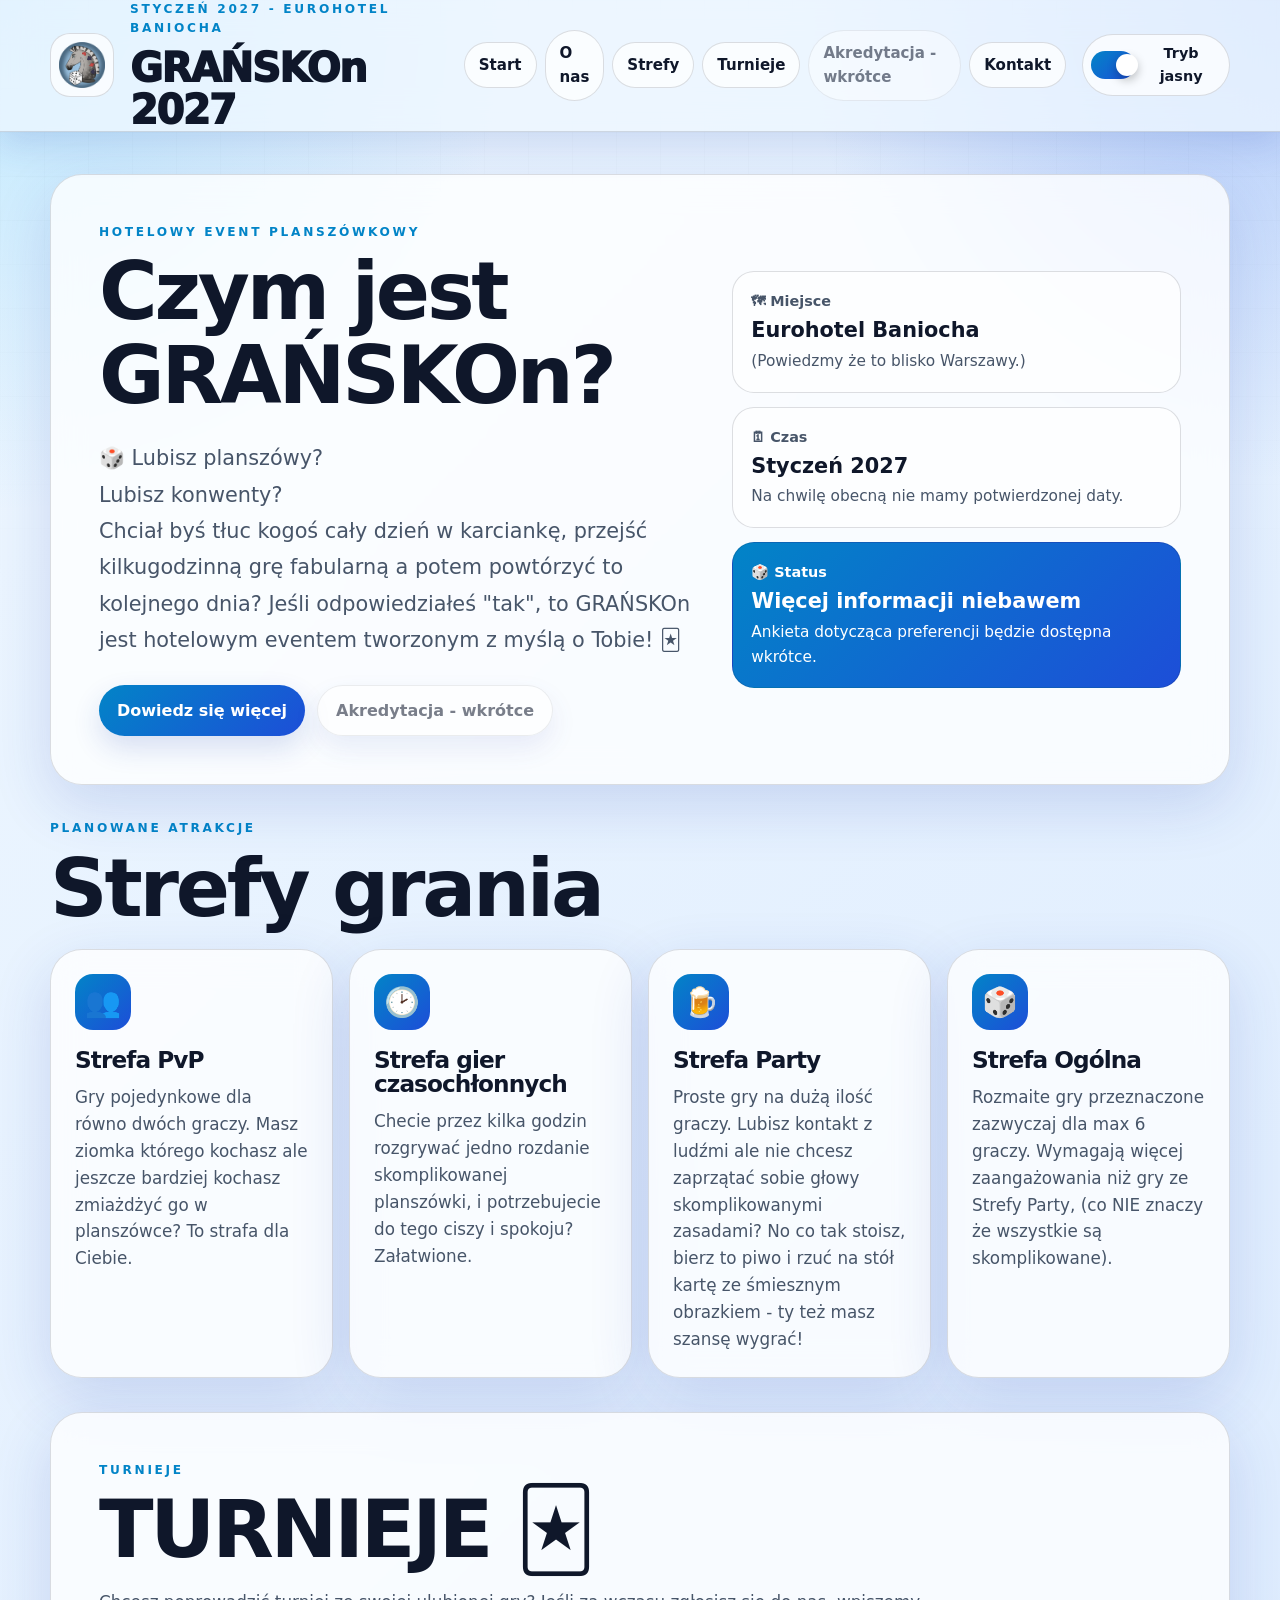
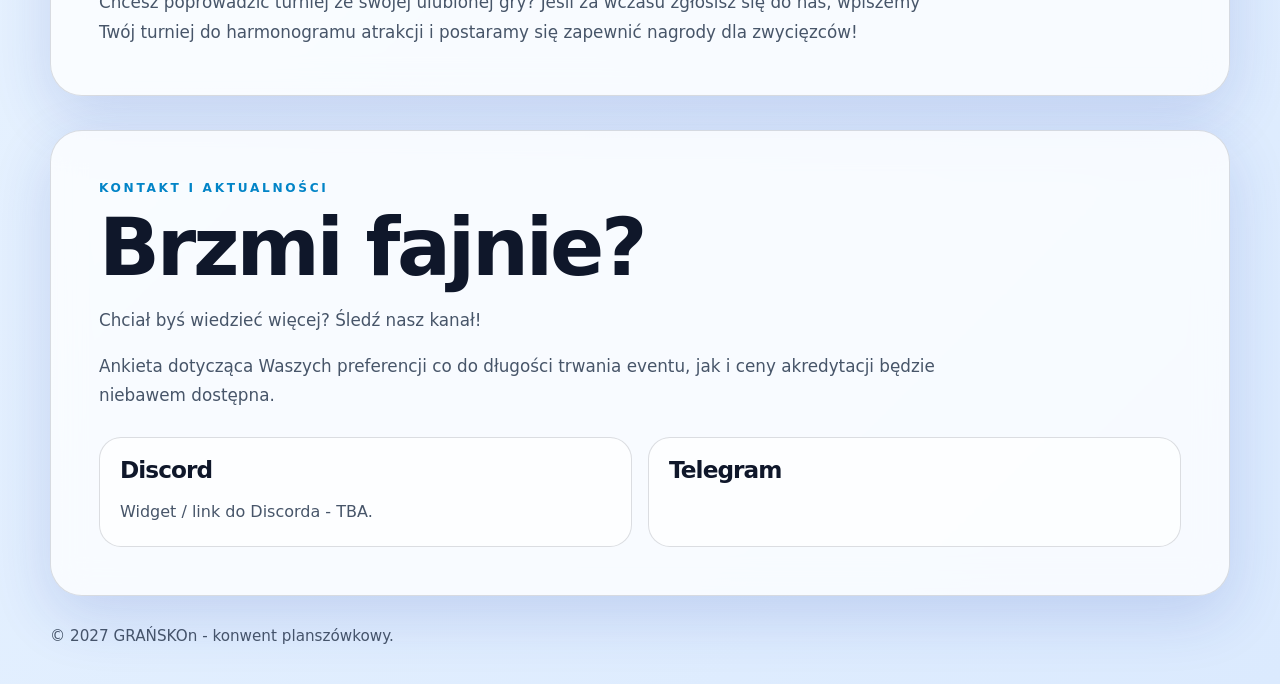
==== index.html @ 8f0a7870 "first commit" ====
<!DOCTYPE html>
<html lang="pl-PL" data-theme="dark">
<head>
    <meta charset="UTF-8">
    <meta name="viewport" content="width=device-width, initial-scale=1.0">
    <meta name="description" content="GRAŃSKOn 2027 - hotelowy event planszówkowy dla fanów planszówek, karcianek, RPG i turniejów.">
    <title>GRAŃSKOn 2027 - Konwent Planszówkowy!</title>

    <link rel="stylesheet" href="styles.css">
    <link rel="icon" href="logo.png" type="image/x-icon">

    <script>
        const savedTheme = localStorage.getItem("granskon-theme");
        const prefersLight = window.matchMedia("(prefers-color-scheme: light)").matches;

        if (savedTheme) {
            document.documentElement.dataset.theme = savedTheme;
        } else if (prefersLight) {
            document.documentElement.dataset.theme = "light";
        }
    </script>

    <script src="script.js" defer></script>
</head>

<body>
    <header class="site-header" id="siteHeader">
        <div class="header-inner">
            <a href="index.html" class="logo-link" aria-label="Strona główna GRAŃSKOn">
                <img src="logo.png" alt="GRAŃSKOn Logo" class="logo">
            </a>

            <div class="brand">
                <p class="eyebrow">Styczeń 2027 - Eurohotel Baniocha</p>
                <h1>GRAŃSKOn 2027</h1>
            </div>

            <nav class="site-nav" id="primaryNav" aria-label="Nawigacja główna">
                <ul>
                    <li><a href="index.html">Start</a></li>
                    <li><a href="o-nas.html">O nas</a></li>
                    <li><a href="index.html#zones">Strefy</a></li>
                    <li><a href="index.html#tournaments">Turnieje</a></li>
                    <li><a href="#" class="disabled-link" aria-disabled="true">Akredytacja - wkrótce</a></li>
                    <li><a href="index.html#contact">Kontakt</a></li>
                </ul>
            </nav>

            <button class="theme-switch" id="themeToggle" type="button" aria-label="Zmień motyw" aria-pressed="true">
                <span class="switch-track">
                    <span class="switch-thumb"></span>
                </span>
                <span class="theme-label">Tryb ciemny</span>
            </button>

            <button class="nav-toggle" id="navToggle" type="button" aria-label="Otwórz menu" aria-controls="primaryNav" aria-expanded="false">
                <span></span>
                <span></span>
                <span></span>
            </button>
        </div>
    </header>

    <main>
        <section id="about" class="hero section-card">
            <div class="hero-content">
                <p class="eyebrow">Hotelowy event planszówkowy</p>
                <h2>Czym jest GRAŃSKOn?</h2>

                <p>
                    🎲 Lubisz planszówy?<br>
                    Lubisz konwenty?<br>
                    Chciał byś tłuc kogoś cały dzień w karciankę, przejść kilkugodzinną grę fabularną a potem powtórzyć to kolejnego dnia? Jeśli odpowiedziałeś "tak", to GRAŃSKOn jest hotelowym eventem tworzonym z myślą o Tobie! 🃏
                </p>

                <div class="cta-row">
                    <a href="o-nas.html" class="button-link">Dowiedz się więcej</a>
                    <a href="#" class="button-link secondary disabled-link" aria-disabled="true">Akredytacja - wkrótce</a>
                </div>
            </div>

            <aside class="info-panel" aria-label="Podstawowe informacje">
                <div class="info-box">
                    <span>🗺 Miejsce</span>
                    <strong>Eurohotel Baniocha</strong>
                    <p>(Powiedzmy że to blisko Warszawy.)</p>
                </div>

                <div class="info-box">
                    <span>🗓 Czas</span>
                    <strong>Styczeń 2027</strong>
                    <p>Na chwilę obecną nie mamy potwierdzonej daty.</p>
                </div>

                <div class="info-box accent-box">
                    <span>🎲 Status</span>
                    <strong>Więcej informacji niebawem</strong>
                    <p>Ankieta dotycząca preferencji będzie dostępna wkrótce.</p>
                </div>
            </aside>
        </section>

        <section id="zones" class="section-block">
            <div class="section-heading">
                <p class="eyebrow">Planowane atrakcje</p>
                <h2>Strefy grania</h2>
            </div>

            <div class="zone-grid">
                <article class="zone-card">
                    <div class="zone-icon">👥</div>
                    <h3>Strefa PvP</h3>
                    <p>
                        Gry pojedynkowe dla równo dwóch graczy.
                        Masz ziomka którego kochasz ale jeszcze bardziej kochasz zmiażdżyć go w planszówce? To strafa dla Ciebie.
                    </p>
                </article>

                <article class="zone-card">
                    <div class="zone-icon">🕑</div>
                    <h3>Strefa gier czasochłonnych</h3>
                    <p>
                        Checie przez kilka godzin rozgrywać jedno rozdanie skomplikowanej planszówki, i potrzebujecie do tego ciszy i spokoju? Załatwione.
                    </p>
                </article>

                <article class="zone-card">
                    <div class="zone-icon">🍺</div>
                    <h3>Strefa Party</h3>
                    <p>
                        Proste gry na dużą ilość graczy.
                        Lubisz kontakt z ludźmi ale nie chcesz zaprzątać sobie głowy skomplikowanymi zasadami? No co tak stoisz, bierz to piwo i rzuć na stół kartę ze śmiesznym obrazkiem - ty też masz szansę wygrać!
                    </p>
                </article>

                <article class="zone-card">
                    <div class="zone-icon">🎲</div>
                    <h3>Strefa Ogólna</h3>
                    <p>
                        Rozmaite gry przeznaczone zazwyczaj dla max 6 graczy. Wymagają więcej zaangażowania niż gry ze Strefy Party, (co NIE znaczy że wszystkie są skomplikowane).
                    </p>
                </article>
            </div>
        </section>

        <section id="tournaments" class="section-card">
            <p class="eyebrow">Turnieje</p>
            <h2>TURNIEJE 🃏</h2>
            <p>
                Chcesz poprowadzić turniej ze swojej ulubionej gry? Jeśli za wczasu zgłosisz się do nas, wpiszemy Twój turniej do harmonogramu atrakcji i postaramy się zapewnić nagrody dla zwycięzców!
            </p>
        </section>

        <section id="contact" class="section-card">
            <p class="eyebrow">Kontakt i aktualności</p>
            <h2>Brzmi fajnie?</h2>
            <p>
                Chciał byś wiedzieć więcej? Śledź nasz kanał!
            </p>
            <p>
                Ankieta dotycząca Waszych preferencji co do długości trwania eventu, jak i ceny akredytacji będzie niebawem dostępna.
            </p>

            <div class="contact-grid">
                <div class="widget-box">
                    <h3>Discord</h3>
                    <p>Widget / link do Discorda - TBA.</p>
                </div>

                <div class="widget-box">
                    <h3>Telegram</h3>
                    <script async src="https://telegram.org/js/telegram-widget.js?23" data-telegram-post="granskon/6" data-width="100%" data-color="0284C7"></script>
                </div>
            </div>
        </section>
    </main>

    <footer class="site-footer">
        <p>© 2027 GRAŃSKOn - konwent planszówkowy.</p>
    </footer>
</body>
</html>
---- styles.css ----
:root {
    --bg: #07111f;
    --bg-2: #0d1f38;
    --surface: rgba(255, 255, 255, 0.08);
    --surface-strong: rgba(255, 255, 255, 0.14);
    --surface-solid: #0d1f38;
    --text: #f0f7ff;
    --muted: #b8cbe3;
    --accent: #38bdf8;
    --accent-2: #2563eb;
    --line: rgba(255, 255, 255, 0.16);
    --shadow: rgba(0, 0, 0, 0.38);
    --radius-lg: 32px;
    --radius-md: 22px;
    --header-height: 88px;
}

html[data-theme="light"] {
    --bg: #eef7ff;
    --bg-2: #dbeafe;
    --surface: rgba(255, 255, 255, 0.76);
    --surface-strong: rgba(255, 255, 255, 0.94);
    --surface-solid: #ffffff;
    --text: #0f172a;
    --muted: #475569;
    --accent: #0284c7;
    --accent-2: #1d4ed8;
    --line: rgba(15, 23, 42, 0.14);
    --shadow: rgba(30, 64, 175, 0.16);
}

* {
    box-sizing: border-box;
}

html {
    scroll-behavior: smooth;
    scroll-padding-top: calc(var(--header-height) + 24px);
}

body {
    margin: 0;
    min-height: 100vh;
    color: var(--text);
    font-family: system-ui, -apple-system, BlinkMacSystemFont, "Segoe UI", sans-serif;
    line-height: 1.6;
    background:
        radial-gradient(circle at top left, rgba(56, 189, 248, 0.26), transparent 32rem),
        radial-gradient(circle at top right, rgba(37, 99, 235, 0.28), transparent 30rem),
        linear-gradient(135deg, var(--bg), var(--bg-2));
    transition: background 0.25s ease, color 0.25s ease;
}

body::before {
    content: "";
    position: fixed;
    inset: 0;
    z-index: -1;
    pointer-events: none;
    background-image:
        linear-gradient(var(--line) 1px, transparent 1px),
        linear-gradient(90deg, var(--line) 1px, transparent 1px);
    background-size: 44px 44px;
    opacity: 0.12;
    mask-image: linear-gradient(to bottom, black, transparent 80%);
}

img {
    max-width: 100%;
    display: block;
}

a {
    color: inherit;
}

p {
    margin: 0;
    color: var(--muted);
}

h1,
h2,
h3 {
    margin: 0;
    line-height: 1.05;
    letter-spacing: -0.04em;
}

h2 {
    font-size: clamp(2.1rem, 7vw, 5rem);
}

h3 {
    font-size: 1.45rem;
}

button {
    font: inherit;
}

.site-header {
    position: sticky;
    top: 0;
    z-index: 100;
    border-bottom: 1px solid var(--line);
    background: color-mix(in srgb, var(--bg) 78%, transparent);
    backdrop-filter: blur(18px);
    box-shadow: 0 12px 34px var(--shadow);
}

.header-inner {
    width: min(1180px, calc(100% - 32px));
    min-height: var(--header-height);
    margin: 0 auto;
    display: flex;
    align-items: center;
    gap: 16px;
    position: relative;
}

.logo-link {
    flex: 0 0 auto;
    border-radius: 20px;
}

.logo {
    width: 64px;
    height: 64px;
    object-fit: contain;
    padding: 8px;
    border: 1px solid var(--line);
    border-radius: 20px;
    background: var(--surface);
}

.brand {
    min-width: 0;
    flex: 1 1 auto;
}

.brand h1 {
    font-size: clamp(1.45rem, 4vw, 2.5rem);
    font-weight: 950;
}

.eyebrow {
    margin-bottom: 8px;
    color: var(--accent);
    font-size: 0.76rem;
    font-weight: 900;
    letter-spacing: 0.22em;
    text-transform: uppercase;
}

.site-nav ul {
    display: flex;
    align-items: center;
    gap: 8px;
    margin: 0;
    padding: 0;
    list-style: none;
}

.site-nav a {
    display: inline-flex;
    min-height: 42px;
    align-items: center;
    justify-content: center;
    padding: 10px 14px;
    border: 1px solid var(--line);
    border-radius: 999px;
    background: var(--surface);
    color: var(--text);
    font-size: 0.94rem;
    font-weight: 800;
    text-decoration: none;
    transition:
        transform 0.18s ease,
        background 0.18s ease,
        border-color 0.18s ease,
        box-shadow 0.18s ease;
}

.site-nav a:hover {
    transform: translateY(-2px);
    background: var(--surface-strong);
    border-color: color-mix(in srgb, var(--accent) 70%, var(--line));
    box-shadow: 0 10px 24px var(--shadow);
}

.nav-toggle {
    display: none;
    width: 46px;
    height: 46px;
    flex: 0 0 auto;
    border: 1px solid var(--line);
    border-radius: 16px;
    background: var(--surface);
    color: var(--text);
    cursor: pointer;
}

.nav-toggle span {
    display: block;
    width: 20px;
    height: 2px;
    margin: 4px auto;
    border-radius: 999px;
    background: currentColor;
    transition: transform 0.18s ease, opacity 0.18s ease;
}

.site-header.nav-open .nav-toggle span:nth-child(1) {
    transform: translateY(6px) rotate(45deg);
}

.site-header.nav-open .nav-toggle span:nth-child(2) {
    opacity: 0;
}

.site-header.nav-open .nav-toggle span:nth-child(3) {
    transform: translateY(-6px) rotate(-45deg);
}

.theme-switch {
    display: inline-flex;
    align-items: center;
    gap: 10px;
    min-height: 46px;
    padding: 7px 12px 7px 8px;
    border: 1px solid var(--line);
    border-radius: 999px;
    background: var(--surface);
    color: var(--text);
    font-size: 0.9rem;
    font-weight: 850;
    cursor: pointer;
    transition:
        background 0.18s ease,
        border-color 0.18s ease,
        transform 0.18s ease;
}

.theme-switch:hover {
    transform: translateY(-1px);
    background: var(--surface-strong);
    border-color: color-mix(in srgb, var(--accent) 70%, var(--line));
}

.switch-track {
    width: 50px;
    height: 28px;
    display: inline-flex;
    align-items: center;
    padding: 3px;
    border-radius: 999px;
    background: linear-gradient(135deg, var(--accent), var(--accent-2));
}

.switch-thumb {
    width: 22px;
    height: 22px;
    border-radius: 50%;
    background: white;
    box-shadow: 0 4px 10px rgba(0, 0, 0, 0.25);
    transform: translateX(0);
    transition: transform 0.2s ease;
}

html[data-theme="light"] .switch-thumb {
    transform: translateX(22px);
}

main {
    width: min(1180px, calc(100% - 32px));
    margin: 0 auto;
    padding: 42px 0 28px;
}

.section-card,
.zone-card {
    border: 1px solid var(--line);
    border-radius: var(--radius-lg);
    background: var(--surface);
    box-shadow: 0 20px 60px var(--shadow);
    backdrop-filter: blur(16px);
}

.section-card {
    padding: clamp(22px, 4vw, 48px);
}

.section-block {
    margin-top: 34px;
}

.section-heading {
    margin-bottom: 18px;
}

.hero {
    display: grid;
    grid-template-columns: 1.15fr 0.85fr;
    gap: 26px;
    align-items: center;
}

.hero-content p:not(.eyebrow) {
    margin-top: 22px;
    max-width: 760px;
    font-size: clamp(1.05rem, 2vw, 1.3rem);
    line-height: 1.75;
}

.info-panel {
    display: grid;
    gap: 14px;
}

.info-box {
    padding: 18px;
    border: 1px solid var(--line);
    border-radius: var(--radius-md);
    background: color-mix(in srgb, var(--surface-strong) 70%, transparent);
}

.info-box span {
    display: block;
    margin-bottom: 6px;
    color: var(--muted);
    font-size: 0.9rem;
    font-weight: 800;
}

.info-box strong {
    display: block;
    color: var(--text);
    font-size: 1.3rem;
    line-height: 1.15;
}

.info-box p {
    margin-top: 6px;
    font-size: 0.96rem;
}

.accent-box {
    background: linear-gradient(135deg, var(--accent), var(--accent-2));
}

.accent-box span,
.accent-box p,
.accent-box strong {
    color: white;
}

.cta-row {
    display: flex;
    flex-wrap: wrap;
    gap: 12px;
    margin-top: 26px;
}

.button-link {
    display: inline-flex;
    min-height: 46px;
    align-items: center;
    justify-content: center;
    padding: 12px 18px;
    border-radius: 999px;
    background: linear-gradient(135deg, var(--accent), var(--accent-2));
    color: white;
    font-weight: 900;
    text-decoration: none;
    box-shadow: 0 12px 28px var(--shadow);
    transition: transform 0.18s ease, box-shadow 0.18s ease;
}

.button-link:hover {
    transform: translateY(-2px);
    box-shadow: 0 18px 38px var(--shadow);
}

.button-link.secondary {
    background: var(--surface-strong);
    color: var(--text);
    border: 1px solid var(--line);
}

.disabled-link {
    opacity: 0.55;
    cursor: not-allowed;
    pointer-events: none;
}

.zone-grid {
    display: grid;
    grid-template-columns: repeat(4, minmax(0, 1fr));
    gap: 16px;
}

.zone-card {
    padding: 24px;
    transition:
        transform 0.18s ease,
        border-color 0.18s ease,
        background 0.18s ease,
        box-shadow 0.18s ease;
}

.zone-card:hover {
    transform: translateY(-4px);
    border-color: color-mix(in srgb, var(--accent) 70%, var(--line));
    background: var(--surface-strong);
    box-shadow: 0 26px 70px var(--shadow);
}

.zone-icon {
    width: 56px;
    height: 56px;
    display: grid;
    place-items: center;
    margin-bottom: 18px;
    border-radius: 18px;
    background: linear-gradient(135deg, var(--accent), var(--accent-2));
    font-size: 1.8rem;
}

.zone-card h3 {
    margin-bottom: 12px;
}

.zone-card p,
.section-card > p:not(.eyebrow) {
    font-size: 1.05rem;
}

#tournaments,
#contact {
    margin-top: 34px;
}

#tournaments p:not(.eyebrow),
#contact p:not(.eyebrow) {
    max-width: 850px;
    margin-top: 16px;
    line-height: 1.75;
}

.contact-grid {
    display: grid;
    grid-template-columns: repeat(2, minmax(0, 1fr));
    gap: 16px;
    margin-top: 26px;
}

.widget-box {
    min-width: 0;
    padding: 20px;
    border: 1px solid var(--line);
    border-radius: var(--radius-md);
    background: color-mix(in srgb, var(--surface-strong) 70%, transparent);
    overflow: hidden;
}

.widget-box h3 {
    margin-bottom: 10px;
}

.page-hero p:not(.eyebrow) {
    margin-top: 22px;
    max-width: 880px;
    font-size: clamp(1.05rem, 2vw, 1.25rem);
    line-height: 1.75;
}

.content-grid {
    display: grid;
    grid-template-columns: repeat(2, minmax(0, 1fr));
    gap: 18px;
    margin-top: 34px;
}

.content-grid .section-card h2 {
    font-size: clamp(1.7rem, 4vw, 3rem);
}

.content-grid .section-card p:not(.eyebrow) {
    margin-top: 16px;
    line-height: 1.75;
}

.site-footer {
    width: min(1180px, calc(100% - 32px));
    margin: 0 auto;
    padding: 0 0 36px;
    font-size: 0.95rem;
}

a:focus-visible,
button:focus-visible {
    outline: 3px solid var(--accent);
    outline-offset: 3px;
}

@media (max-width: 1080px) {
    .site-nav {
        order: 5;
        width: 100%;
    }

    .site-nav ul {
        justify-content: flex-start;
        flex-wrap: wrap;
    }

    .zone-grid {
        grid-template-columns: repeat(2, minmax(0, 1fr));
    }
}

@media (max-width: 760px) {
    :root {
        --header-height: 76px;
    }

    html {
        scroll-padding-top: 96px;
    }

    .header-inner {
        width: min(100% - 22px, 1180px);
        min-height: var(--header-height);
        gap: 10px;
    }

    .logo {
        width: 54px;
        height: 54px;
        border-radius: 16px;
    }

    .brand h1 {
        font-size: 1.28rem;
    }

    .brand .eyebrow {
        font-size: 0.62rem;
        letter-spacing: 0.14em;
        margin-bottom: 4px;
    }

    .nav-toggle {
        display: block;
    }

    .theme-switch {
        width: 46px;
        height: 46px;
        justify-content: center;
        padding: 0;
        border-radius: 16px;
    }

    .theme-label {
        display: none;
    }

    .switch-track {
        width: 34px;
        height: 20px;
        padding: 2px;
    }

    .switch-thumb {
        width: 16px;
        height: 16px;
    }

    html[data-theme="light"] .switch-thumb {
        transform: translateX(14px);
    }

    .site-nav {
        display: none;
        position: absolute;
        top: calc(100% + 10px);
        left: 0;
        right: 0;
        width: 100%;
        padding: 10px;
        border: 1px solid var(--line);
        border-radius: 24px;
        background: color-mix(in srgb, var(--surface-solid) 92%, transparent);
        box-shadow: 0 20px 60px var(--shadow);
        backdrop-filter: blur(18px);
    }

    .site-header.nav-open .site-nav {
        display: block;
    }

    .site-nav ul {
        display: grid;
        grid-template-columns: 1fr;
        gap: 8px;
    }

    .site-nav a {
        width: 100%;
        justify-content: flex-start;
        padding: 13px 16px;
        border-radius: 18px;
    }

    main {
        width: min(100% - 22px, 1180px);
        padding-top: 24px;
    }

    .hero {
        grid-template-columns: 1fr;
    }

    .section-card {
        padding: 22px;
        border-radius: 26px;
    }

    .zone-grid {
        grid-template-columns: 1fr;
    }

    .zone-card {
        padding: 22px;
        border-radius: 26px;
    }

    .contact-grid,
    .content-grid {
        grid-template-columns: 1fr;
    }
}

@media (max-width: 420px) {
    .brand .eyebrow {
        display: none;
    }

    .brand h1 {
        font-size: 1.12rem;
    }

    .logo {
        width: 48px;
        height: 48px;
    }

    h2 {
        font-size: 2rem;
    }

    .hero-content p:not(.eyebrow),
    .zone-card p,
    .section-card > p:not(.eyebrow) {
        font-size: 1rem;
    }
}
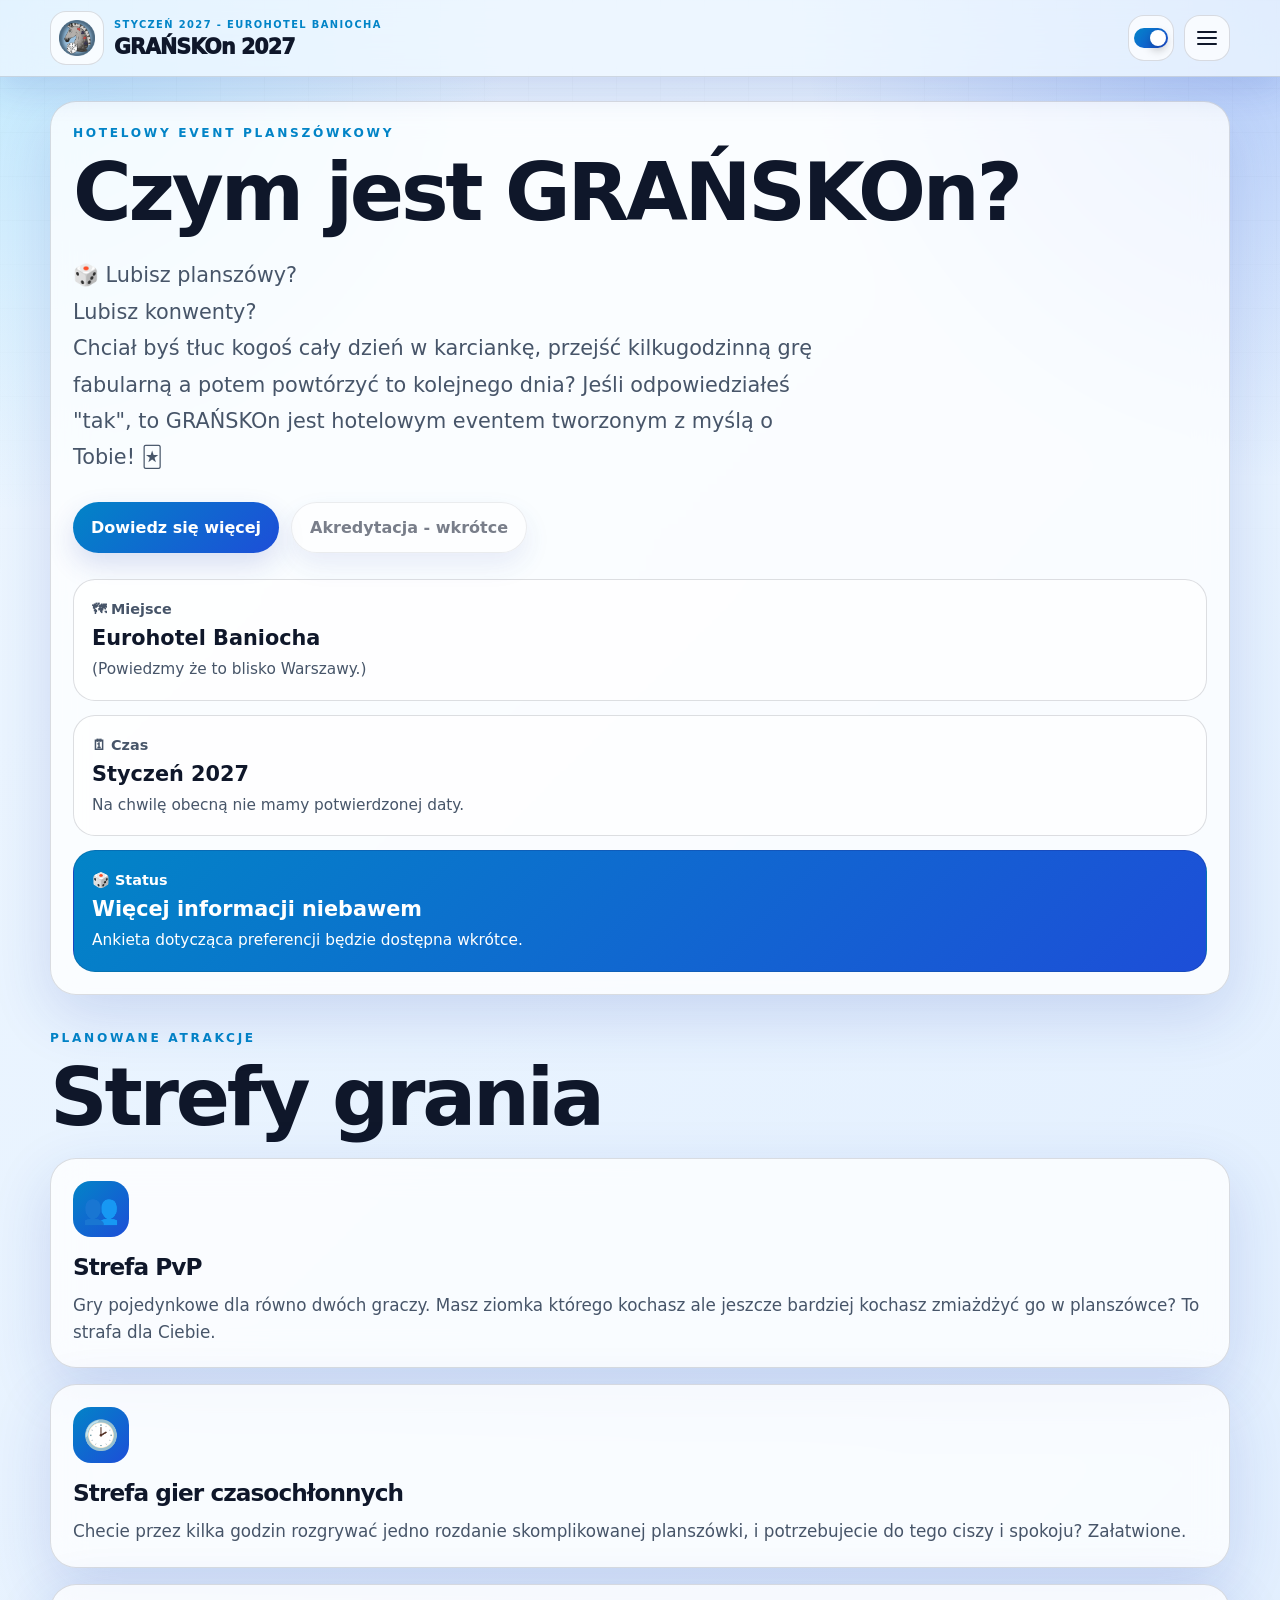
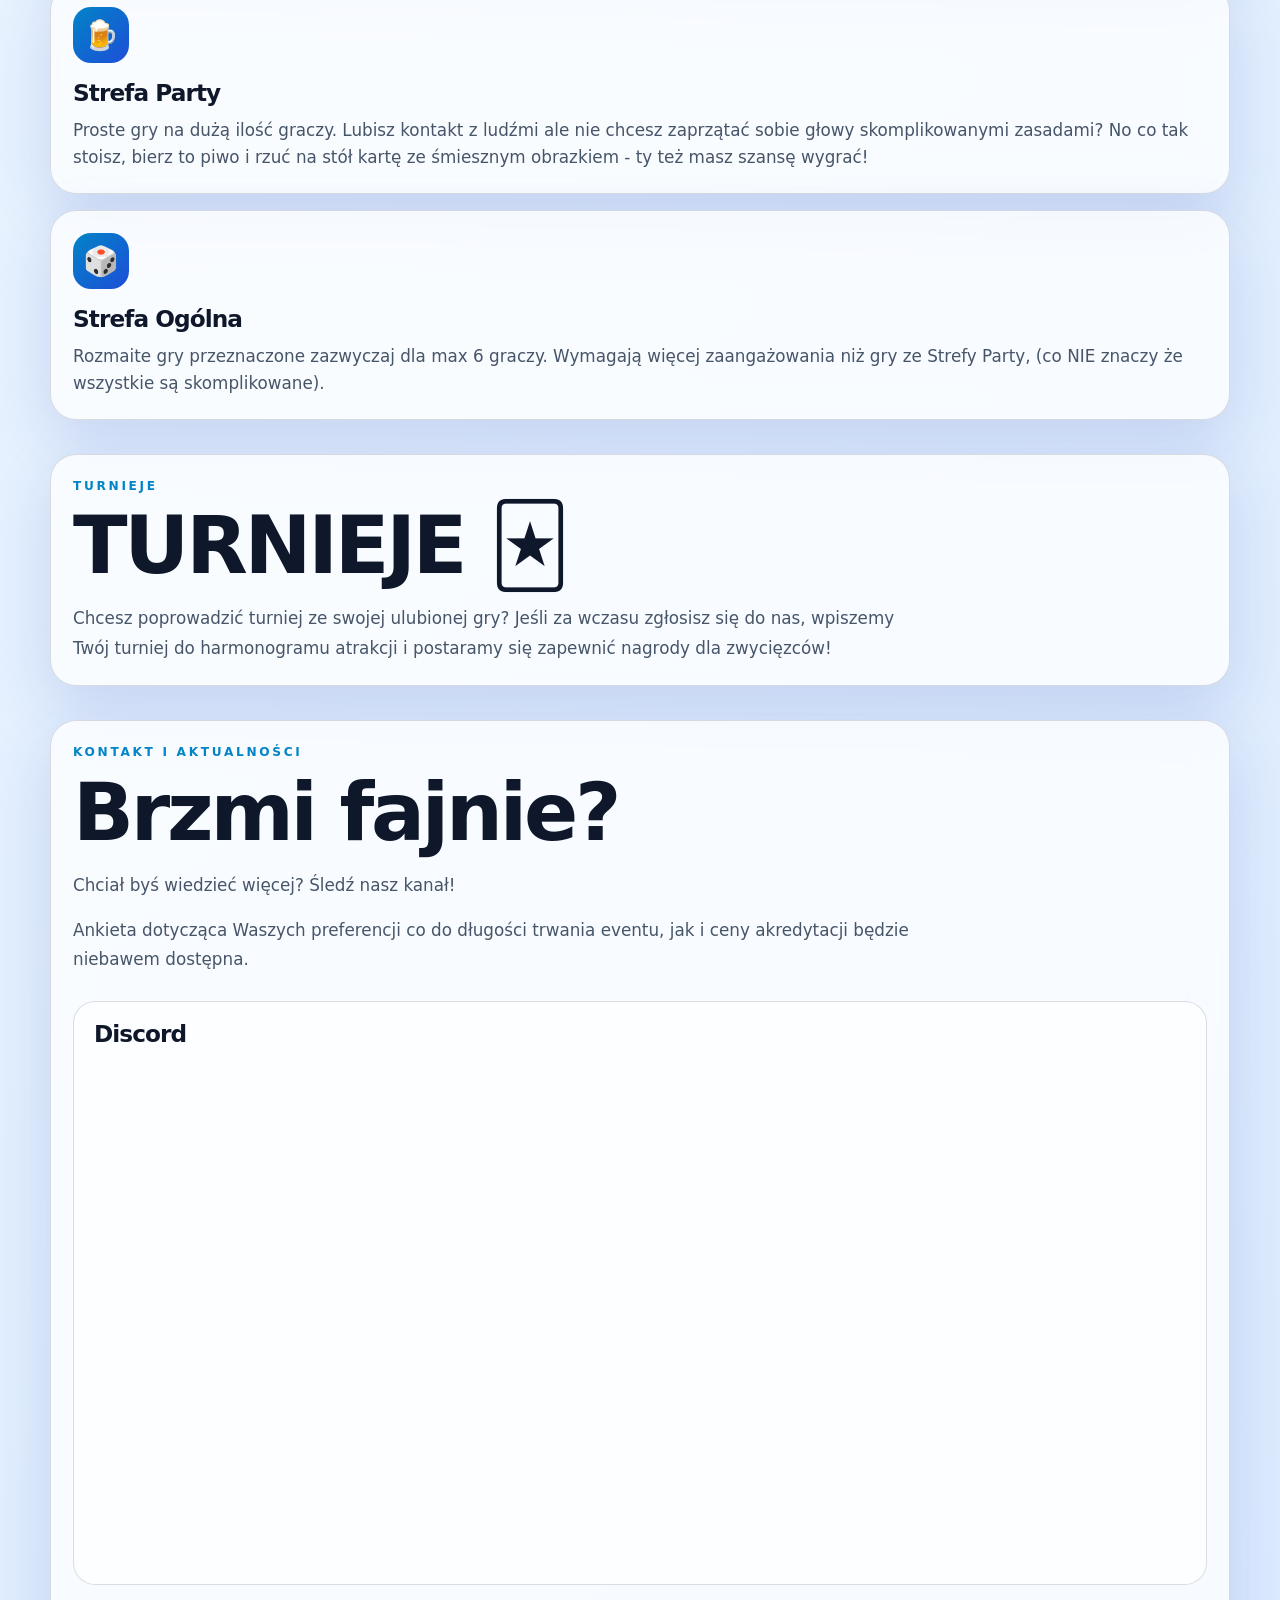
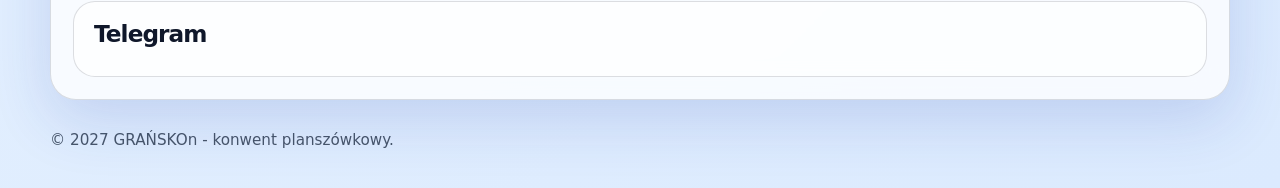
==== commit 4a0e37b4: "discord widget" ====
--- a/index.html
+++ b/index.html
@@ -164,7 +164,7 @@
             <div class="contact-grid">
                 <div class="widget-box">
                     <h3>Discord</h3>
-                    <p>Widget / link do Discorda - TBA.</p>
+                    <iframe src="https://discordapp.com/widget?id=1500617159888601140&theme=dark" width="350" height="500" allowtransparency="true" frameborder="0" sandbox="allow-popups allow-popups-to-escape-sandbox allow-same-origin allow-scripts"></iframe>
                 </div>
 
                 <div class="widget-box">
--- a/styles.css
+++ b/styles.css
@@ -99,6 +99,8 @@
     font: inherit;
 }
 
+/* HEADER */
+
 .site-header {
     position: sticky;
     top: 0;
@@ -110,12 +112,12 @@
 }
 
 .header-inner {
-    width: min(1180px, calc(100% - 32px));
+    width: min(1320px, calc(100% - 32px));
     min-height: var(--header-height);
     margin: 0 auto;
     display: flex;
     align-items: center;
-    gap: 16px;
+    gap: 12px;
     position: relative;
 }
 
@@ -135,13 +137,14 @@
 }
 
 .brand {
-    min-width: 0;
+    min-width: 210px;
     flex: 1 1 auto;
 }
 
 .brand h1 {
-    font-size: clamp(1.45rem, 4vw, 2.5rem);
+    font-size: clamp(1.45rem, 3.2vw, 2.5rem);
     font-weight: 950;
+    white-space: nowrap;
 }
 
 .eyebrow {
@@ -153,10 +156,16 @@
     text-transform: uppercase;
 }
 
+/* NAVBAR */
+
+.site-nav {
+    flex: 0 0 auto;
+}
+
 .site-nav ul {
     display: flex;
     align-items: center;
-    gap: 8px;
+    gap: 6px;
     margin: 0;
     padding: 0;
     list-style: none;
@@ -164,17 +173,21 @@
 
 .site-nav a {
     display: inline-flex;
-    min-height: 42px;
+    height: 54px;
+    min-width: 96px;
     align-items: center;
     justify-content: center;
-    padding: 10px 14px;
+    padding: 0 16px;
     border: 1px solid var(--line);
     border-radius: 999px;
     background: var(--surface);
     color: var(--text);
     font-size: 0.94rem;
     font-weight: 800;
+    line-height: 1.1;
+    text-align: center;
     text-decoration: none;
+    white-space: nowrap;
     transition:
         transform 0.18s ease,
         background 0.18s ease,
@@ -188,6 +201,12 @@
     border-color: color-mix(in srgb, var(--accent) 70%, var(--line));
     box-shadow: 0 10px 24px var(--shadow);
 }
+
+.site-nav .disabled-link {
+    min-width: 174px;
+}
+
+/* MOBILE NAV BUTTON */
 
 .nav-toggle {
     display: none;
@@ -223,12 +242,17 @@
     transform: translateY(-6px) rotate(-45deg);
 }
 
+/* THEME SWITCH */
+
 .theme-switch {
     display: inline-flex;
+    height: 54px;
+    min-width: 154px;
+    flex: 0 0 auto;
     align-items: center;
+    justify-content: center;
     gap: 10px;
-    min-height: 46px;
-    padding: 7px 12px 7px 8px;
+    padding: 7px 14px 7px 8px;
     border: 1px solid var(--line);
     border-radius: 999px;
     background: var(--surface);
@@ -271,6 +295,8 @@
 html[data-theme="light"] .switch-thumb {
     transform: translateX(22px);
 }
+
+/* LAYOUT */
 
 main {
     width: min(1180px, calc(100% - 32px));
@@ -504,7 +530,13 @@
     outline-offset: 3px;
 }
 
-@media (max-width: 1080px) {
+/* MNIEJSZY DESKTOP / TABLET */
+
+@media (max-width: 1350px) {
+    .header-inner {
+        width: min(1180px, calc(100% - 32px));
+    }
+
     .site-nav {
         order: 5;
         width: 100%;
@@ -515,12 +547,23 @@
         flex-wrap: wrap;
     }
 
+    .site-nav a {
+        height: 46px;
+        min-width: 104px;
+    }
+
+    .site-nav .disabled-link {
+        min-width: 174px;
+    }
+
     .zone-grid {
         grid-template-columns: repeat(2, minmax(0, 1fr));
     }
 }
 
-@media (max-width: 760px) {
+/* MOBILE */
+
+@media (max-width: 1350px) {
     :root {
         --header-height: 76px;
     }
@@ -541,6 +584,10 @@
         border-radius: 16px;
     }
 
+    .brand {
+        min-width: 0;
+    }
+
     .brand h1 {
         font-size: 1.28rem;
     }
@@ -553,10 +600,13 @@
 
     .nav-toggle {
         display: block;
+        order: 4;
     }
 
     .theme-switch {
+        order: 3;
         width: 46px;
+        min-width: 46px;
         height: 46px;
         justify-content: center;
         padding: 0;
@@ -585,6 +635,7 @@
     .site-nav {
         display: none;
         position: absolute;
+        order: initial;
         top: calc(100% + 10px);
         left: 0;
         right: 0;
@@ -607,11 +658,15 @@
         gap: 8px;
     }
 
-    .site-nav a {
+    .site-nav a,
+    .site-nav .disabled-link {
         width: 100%;
+        min-width: 0;
+        height: auto;
         justify-content: flex-start;
         padding: 13px 16px;
         border-radius: 18px;
+        text-align: left;
     }
 
     main {
@@ -642,6 +697,8 @@
         grid-template-columns: 1fr;
     }
 }
+
+/* MAŁE TELEFONY */
 
 @media (max-width: 420px) {
     .brand .eyebrow {
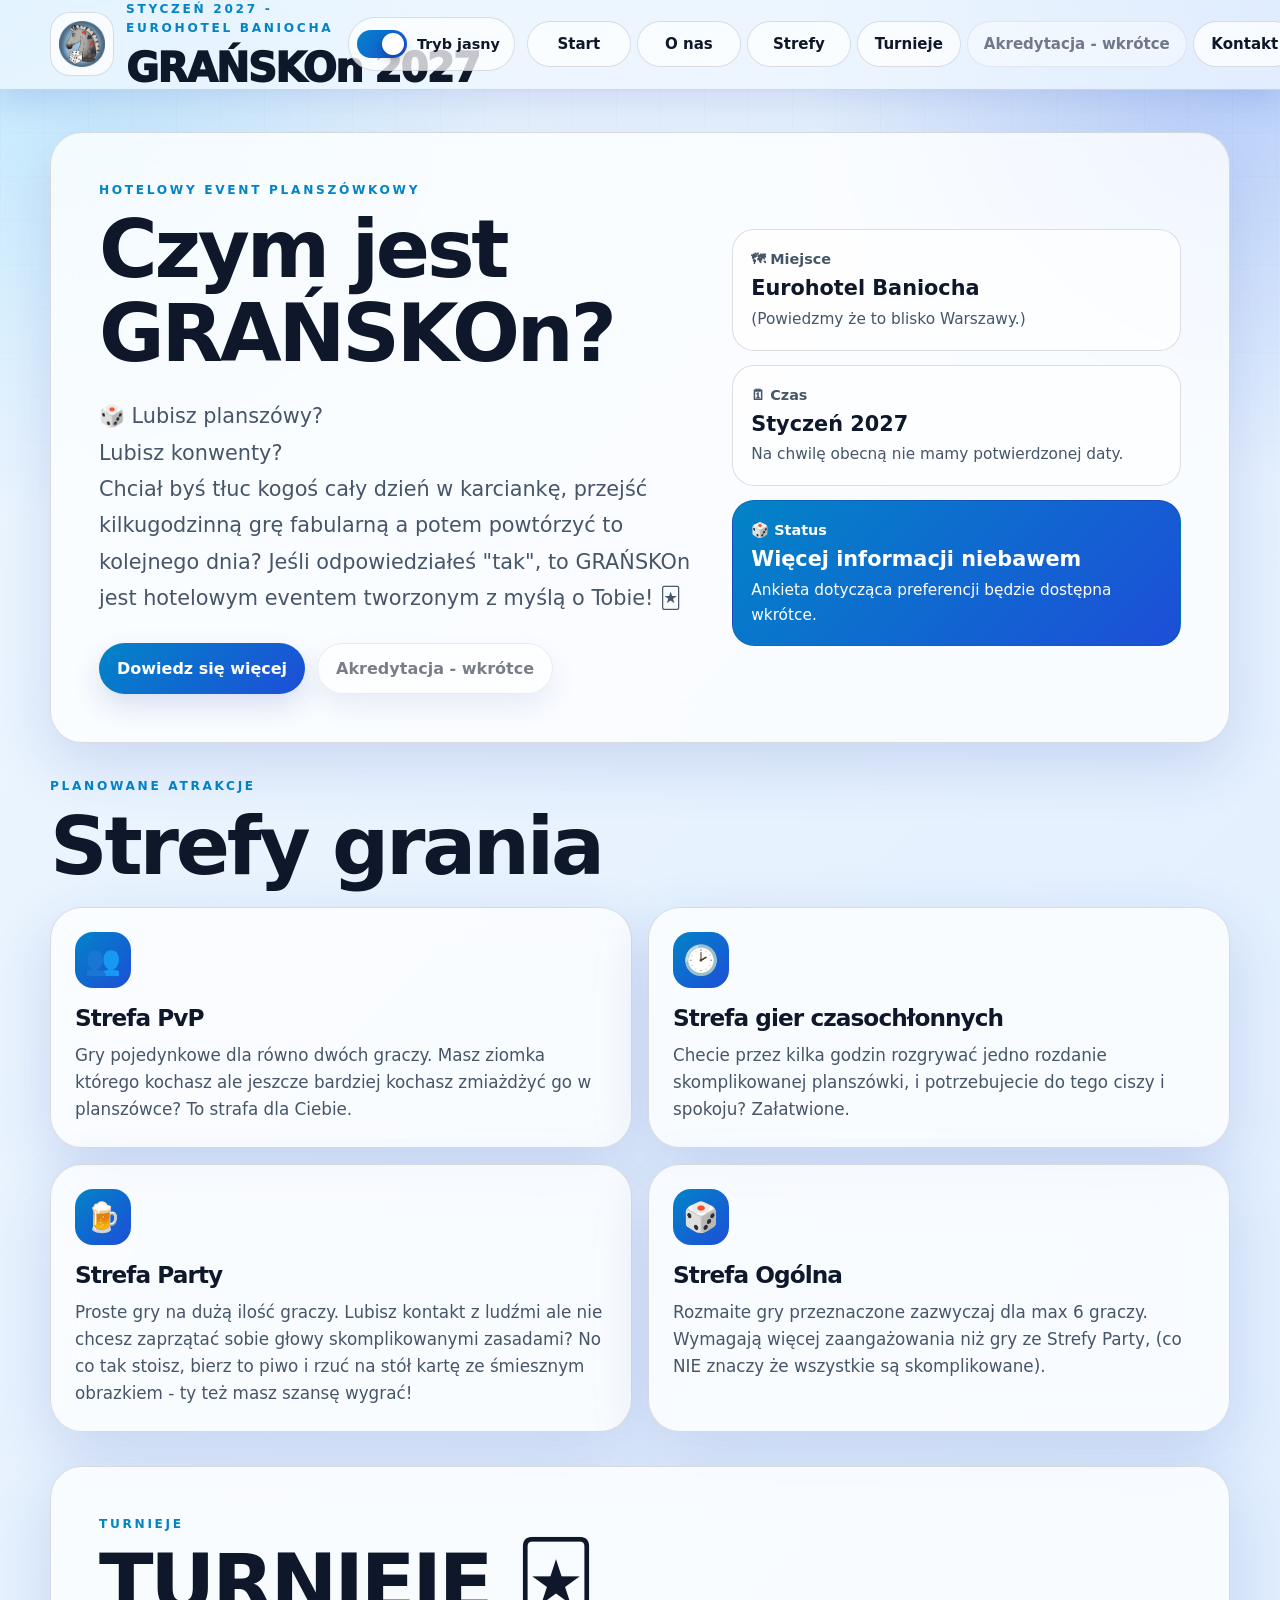
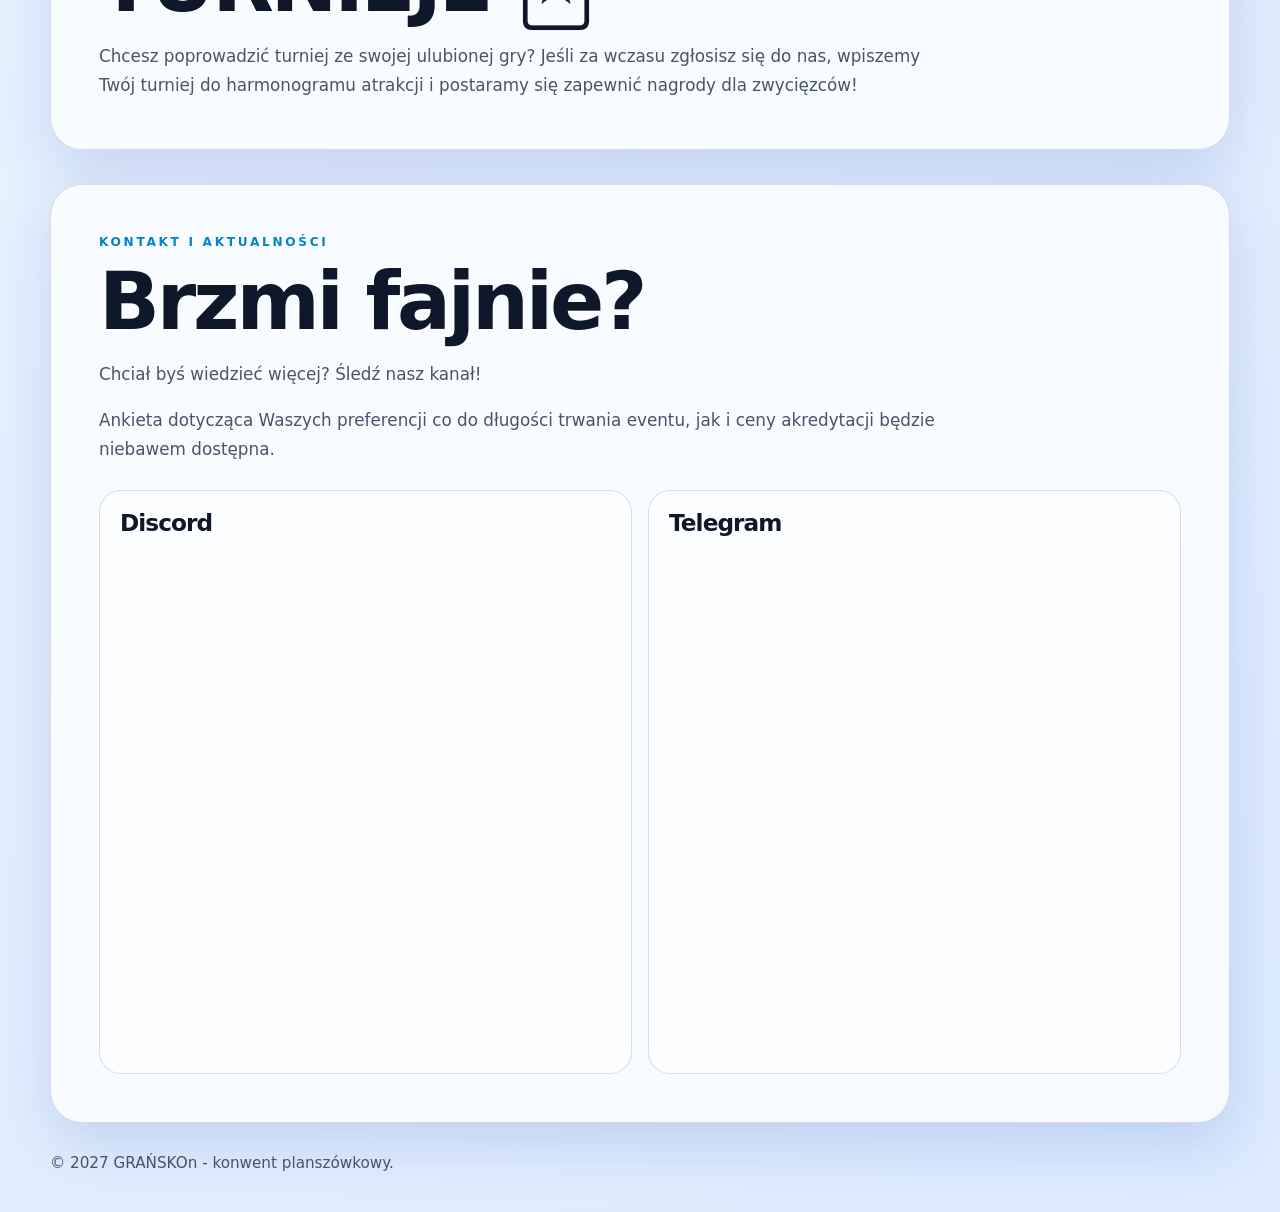
==== commit be9980d2: "cache fix" ====
--- a/index.html
+++ b/index.html
@@ -6,7 +6,7 @@
     <meta name="description" content="GRAŃSKOn 2027 - hotelowy event planszówkowy dla fanów planszówek, karcianek, RPG i turniejów.">
     <title>GRAŃSKOn 2027 - Konwent Planszówkowy!</title>
 
-    <link rel="stylesheet" href="styles.css">
+    <link rel="stylesheet" href="styles.css?v=1.0">
     <link rel="icon" href="logo.png" type="image/x-icon">
 
     <script>
--- a/styles.css
+++ b/styles.css
@@ -420,6 +420,8 @@
     pointer-events: none;
 }
 
+/* ZONES */
+
 .zone-grid {
     display: grid;
     grid-template-columns: repeat(4, minmax(0, 1fr));
@@ -474,6 +476,8 @@
     line-height: 1.75;
 }
 
+/* CONTACT */
+
 .contact-grid {
     display: grid;
     grid-template-columns: repeat(2, minmax(0, 1fr));
@@ -494,6 +498,8 @@
     margin-bottom: 10px;
 }
 
+/* PAGE HERO */
+
 .page-hero p:not(.eyebrow) {
     margin-top: 22px;
     max-width: 880px;
@@ -501,6 +507,8 @@
     line-height: 1.75;
 }
 
+/* GENERIC CONTENT GRID */
+
 .content-grid {
     display: grid;
     grid-template-columns: repeat(2, minmax(0, 1fr));
@@ -517,6 +525,81 @@
     line-height: 1.75;
 }
 
+/* TEAM / ORGANIZATORZY */
+
+.team-list {
+    display: grid;
+    gap: 22px;
+    margin-top: 34px;
+}
+
+.team-card {
+    display: grid;
+    min-height: 280px;
+    border: 1px solid var(--line);
+    border-radius: var(--radius-lg);
+    background: var(--surface);
+    box-shadow: 0 20px 60px var(--shadow);
+    backdrop-filter: blur(16px);
+    overflow: hidden;
+}
+
+.team-card.avatar-right {
+    grid-template-columns: minmax(0, 1fr) clamp(190px, 28vw, 340px);
+}
+
+.team-card.avatar-left {
+    grid-template-columns: clamp(190px, 28vw, 340px) minmax(0, 1fr);
+}
+
+.team-content {
+    display: flex;
+    flex-direction: column;
+    justify-content: center;
+    padding: clamp(24px, 4vw, 48px);
+}
+
+.team-content h2 {
+    font-size: clamp(2.4rem, 6vw, 5rem);
+}
+
+.team-role {
+    max-width: 760px;
+    margin-top: 18px;
+    color: var(--muted);
+    font-size: clamp(1.1rem, 2vw, 1.35rem);
+    font-weight: 650;
+    line-height: 1.55;
+}
+
+.team-content ul {
+    margin: 22px 0 0;
+    padding-left: 1.2rem;
+    color: var(--muted);
+    font-size: clamp(1rem, 1.8vw, 1.18rem);
+}
+
+.team-content li {
+    margin: 8px 0;
+}
+
+.team-avatar {
+    min-height: 280px;
+    height: 100%;
+    background:
+        radial-gradient(circle at center, rgba(56, 189, 248, 0.25), transparent 65%),
+        color-mix(in srgb, var(--surface-strong) 80%, transparent);
+}
+
+.team-avatar img {
+    width: 100%;
+    height: 100%;
+    object-fit: cover;
+    object-position: center;
+}
+
+/* FOOTER */
+
 .site-footer {
     width: min(1180px, calc(100% - 32px));
     margin: 0 auto;
@@ -563,7 +646,7 @@
 
 /* MOBILE */
 
-@media (max-width: 1350px) {
+@media (max-width: 760px) {
     :root {
         --header-height: 76px;
     }
@@ -696,6 +779,40 @@
     .content-grid {
         grid-template-columns: 1fr;
     }
+
+    .team-card,
+    .team-card.avatar-right,
+    .team-card.avatar-left {
+        grid-template-columns: 1fr;
+        min-height: 0;
+    }
+
+    .team-card.avatar-right .team-avatar,
+    .team-card.avatar-left .team-avatar {
+        order: 1;
+    }
+
+    .team-card.avatar-right .team-content,
+    .team-card.avatar-left .team-content {
+        order: 2;
+    }
+
+    .team-avatar {
+        height: 260px;
+        min-height: 260px;
+    }
+
+    .team-content {
+        padding: 22px;
+    }
+
+    .team-content h2 {
+        font-size: 2.4rem;
+    }
+
+    .team-role {
+        font-size: 1.05rem;
+    }
 }
 
 /* MAŁE TELEFONY */
@@ -723,4 +840,37 @@
     .section-card > p:not(.eyebrow) {
         font-size: 1rem;
     }
+
+    .team-avatar {
+        height: 220px;
+        min-height: 220px;
+    }
+
+    .team-content h2 {
+        font-size: 2rem;
+    }
+}
+.team-role-list {
+    display: grid;
+    gap: 10px;
+    margin: 22px 0 0;
+    padding: 0;
+    list-style: none;
+    color: var(--muted);
+    font-size: clamp(1rem, 1.8vw, 1.18rem);
+    font-weight: 650;
+}
+
+.team-role-list li {
+    position: relative;
+    padding-left: 28px;
+}
+
+.team-role-list li::before {
+    content: "→";
+    position: absolute;
+    left: 0;
+    top: 0;
+    color: var(--accent);
+    font-weight: 950;
 }
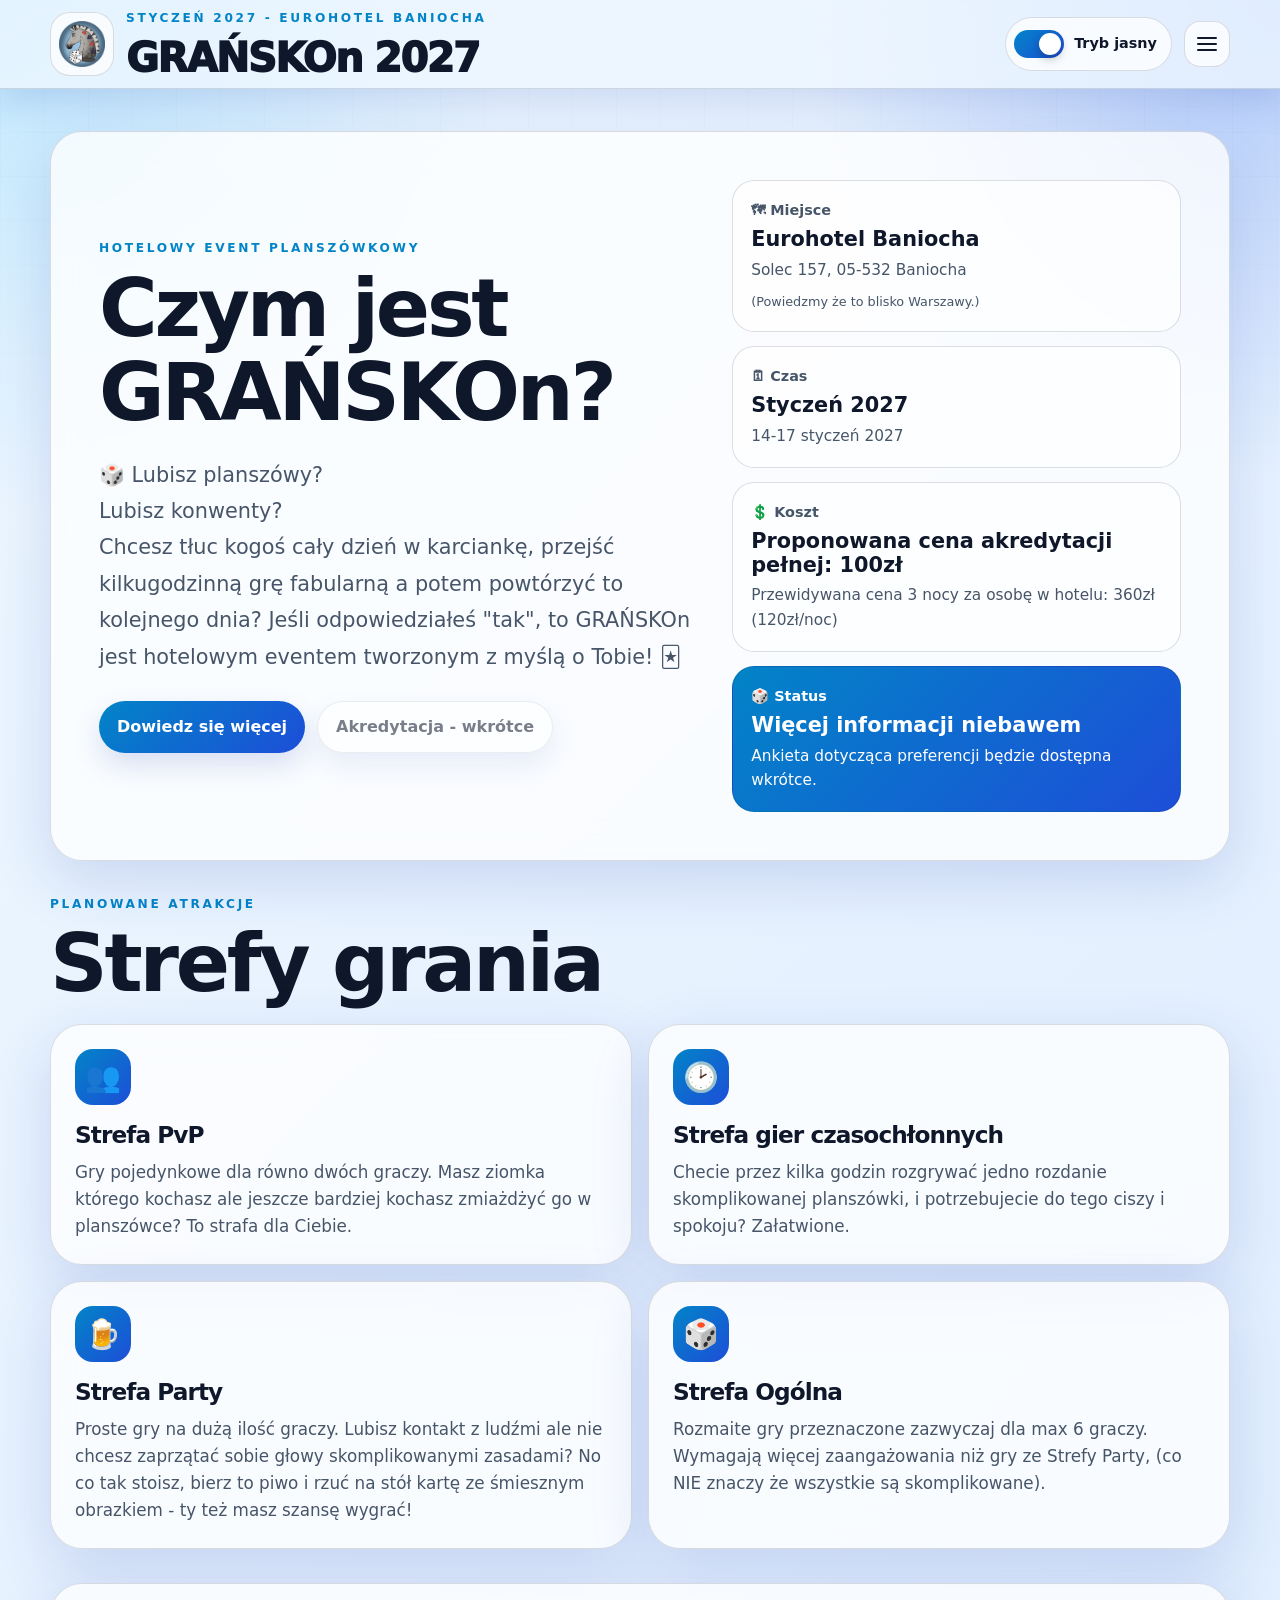
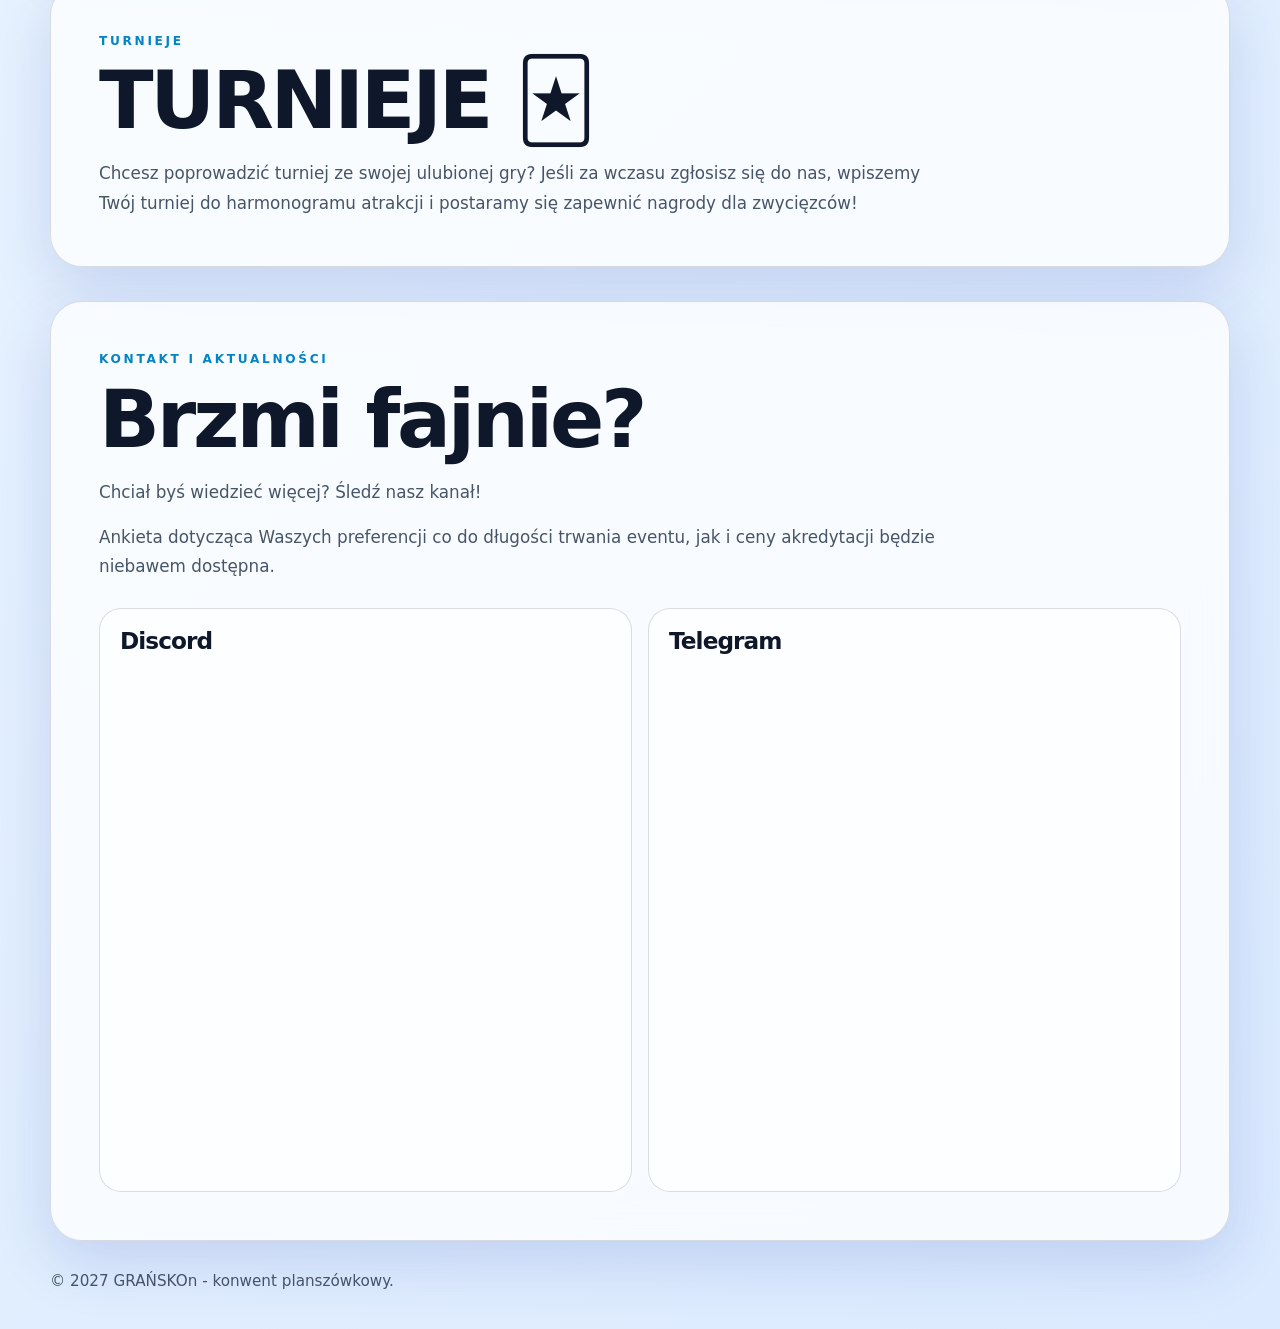
==== commit 7eb9a976: "burger" ====
--- a/index.html
+++ b/index.html
@@ -70,7 +70,7 @@
                 <p>
                     🎲 Lubisz planszówy?<br>
                     Lubisz konwenty?<br>
-                    Chciał byś tłuc kogoś cały dzień w karciankę, przejść kilkugodzinną grę fabularną a potem powtórzyć to kolejnego dnia? Jeśli odpowiedziałeś "tak", to GRAŃSKOn jest hotelowym eventem tworzonym z myślą o Tobie! 🃏
+                    Chcesz tłuc kogoś cały dzień w karciankę, przejść kilkugodzinną grę fabularną a potem powtórzyć to kolejnego dnia? Jeśli odpowiedziałeś "tak", to GRAŃSKOn jest hotelowym eventem tworzonym z myślą o Tobie! 🃏
                 </p>
 
                 <div class="cta-row">
@@ -83,13 +83,20 @@
                 <div class="info-box">
                     <span>🗺 Miejsce</span>
                     <strong>Eurohotel Baniocha</strong>
-                    <p>(Powiedzmy że to blisko Warszawy.)</p>
+                    <p>Solec 157, 05-532 Baniocha</p>
+                    <p><small>(Powiedzmy że to blisko Warszawy.)</small></p>
                 </div>
 
                 <div class="info-box">
                     <span>🗓 Czas</span>
                     <strong>Styczeń 2027</strong>
-                    <p>Na chwilę obecną nie mamy potwierdzonej daty.</p>
+                    <p>14-17 styczeń 2027</p>
+                </div>
+
+                <div class="info-box">
+                    <span>💲 Koszt</span>
+                    <strong>Proponowana cena akredytacji pełnej: 100zł</strong>
+                    <p>Przewidywana cena 3 nocy za osobę w hotelu: 360zł (120zł/noc)</p>
                 </div>
 
                 <div class="info-box accent-box">
--- a/styles.css
+++ b/styles.css
@@ -613,132 +613,60 @@
     outline-offset: 3px;
 }
 
-/* MNIEJSZY DESKTOP / TABLET */
+/* TABLET / MNIEJSZY DESKTOP - NAVBAR JAKO BURGER */
 
 @media (max-width: 1350px) {
     .header-inner {
-        width: min(1180px, calc(100% - 32px));
+        width: min(100% - 32px, 1180px);
     }
 
     .site-nav {
-        order: 5;
-        width: 100%;
-    }
-
-    .site-nav ul {
-        justify-content: flex-start;
-        flex-wrap: wrap;
-    }
-
-    .site-nav a {
-        height: 46px;
-        min-width: 104px;
-    }
-
-    .site-nav .disabled-link {
-        min-width: 174px;
-    }
-
-    .zone-grid {
-        grid-template-columns: repeat(2, minmax(0, 1fr));
-    }
-}
-
-/* MOBILE */
-
-@media (max-width: 760px) {
-    :root {
-        --header-height: 76px;
-    }
-
-    html {
-        scroll-padding-top: 96px;
-    }
-
-    .header-inner {
-        width: min(100% - 22px, 1180px);
-        min-height: var(--header-height);
-        gap: 10px;
-    }
-
-    .logo {
-        width: 54px;
-        height: 54px;
-        border-radius: 16px;
-    }
-
-    .brand {
-        min-width: 0;
-    }
-
-    .brand h1 {
-        font-size: 1.28rem;
-    }
-
-    .brand .eyebrow {
-        font-size: 0.62rem;
-        letter-spacing: 0.14em;
-        margin-bottom: 4px;
-    }
-
-    .nav-toggle {
-        display: block;
-        order: 4;
-    }
-
-    .theme-switch {
-        order: 3;
-        width: 46px;
-        min-width: 46px;
-        height: 46px;
-        justify-content: center;
-        padding: 0;
-        border-radius: 16px;
-    }
-
-    .theme-label {
-        display: none;
-    }
-
-    .switch-track {
-        width: 34px;
-        height: 20px;
-        padding: 2px;
-    }
-
-    .switch-thumb {
-        width: 16px;
-        height: 16px;
-    }
-
-    html[data-theme="light"] .switch-thumb {
-        transform: translateX(14px);
-    }
-
-    .site-nav {
-        display: none;
         position: absolute;
         order: initial;
         top: calc(100% + 10px);
         left: 0;
         right: 0;
         width: 100%;
-        padding: 10px;
-        border: 1px solid var(--line);
+        max-height: 0;
+        padding: 0 10px;
+        overflow: hidden;
+        border: 1px solid transparent;
         border-radius: 24px;
         background: color-mix(in srgb, var(--surface-solid) 92%, transparent);
+        box-shadow: 0 20px 60px transparent;
+        backdrop-filter: blur(18px);
+        opacity: 0;
+        visibility: hidden;
+        transform: translateY(-10px);
+        pointer-events: none;
+        transition:
+            max-height 0.28s ease,
+            padding 0.28s ease,
+            opacity 0.2s ease,
+            transform 0.28s ease,
+            visibility 0.28s ease,
+            border-color 0.28s ease,
+            box-shadow 0.28s ease;
+    }
+
+    .site-header.nav-open .site-nav {
+        max-height: 420px;
+        padding: 10px;
+        border-color: var(--line);
         box-shadow: 0 20px 60px var(--shadow);
-        backdrop-filter: blur(18px);
-    }
-
-    .site-header.nav-open .site-nav {
-        display: block;
+        opacity: 1;
+        visibility: visible;
+        transform: translateY(0);
+        pointer-events: auto;
     }
 
     .site-nav ul {
         display: grid;
         grid-template-columns: 1fr;
         gap: 8px;
+        margin: 0;
+        padding: 0;
+        list-style: none;
     }
 
     .site-nav a,
@@ -752,6 +680,85 @@
         text-align: left;
     }
 
+    .nav-toggle {
+        display: block;
+        order: 4;
+    }
+
+    .theme-switch {
+        order: 3;
+    }
+
+    .zone-grid {
+        grid-template-columns: repeat(2, minmax(0, 1fr));
+    }
+}
+
+/* MOBILE */
+
+@media (max-width: 760px) {
+    :root {
+        --header-height: 76px;
+    }
+
+    html {
+        scroll-padding-top: 96px;
+    }
+
+    .header-inner {
+        width: min(100% - 22px, 1180px);
+        min-height: var(--header-height);
+        gap: 10px;
+    }
+
+    .logo {
+        width: 54px;
+        height: 54px;
+        border-radius: 16px;
+    }
+
+    .brand {
+        min-width: 0;
+    }
+
+    .brand h1 {
+        font-size: 1.28rem;
+    }
+
+    .brand .eyebrow {
+        font-size: 0.62rem;
+        letter-spacing: 0.14em;
+        margin-bottom: 4px;
+    }
+
+    .theme-switch {
+        width: 46px;
+        min-width: 46px;
+        height: 46px;
+        justify-content: center;
+        padding: 0;
+        border-radius: 16px;
+    }
+
+    .theme-label {
+        display: none;
+    }
+
+    .switch-track {
+        width: 34px;
+        height: 20px;
+        padding: 2px;
+    }
+
+    .switch-thumb {
+        width: 16px;
+        height: 16px;
+    }
+
+    html[data-theme="light"] .switch-thumb {
+        transform: translateX(14px);
+    }
+
     main {
         width: min(100% - 22px, 1180px);
         padding-top: 24px;
